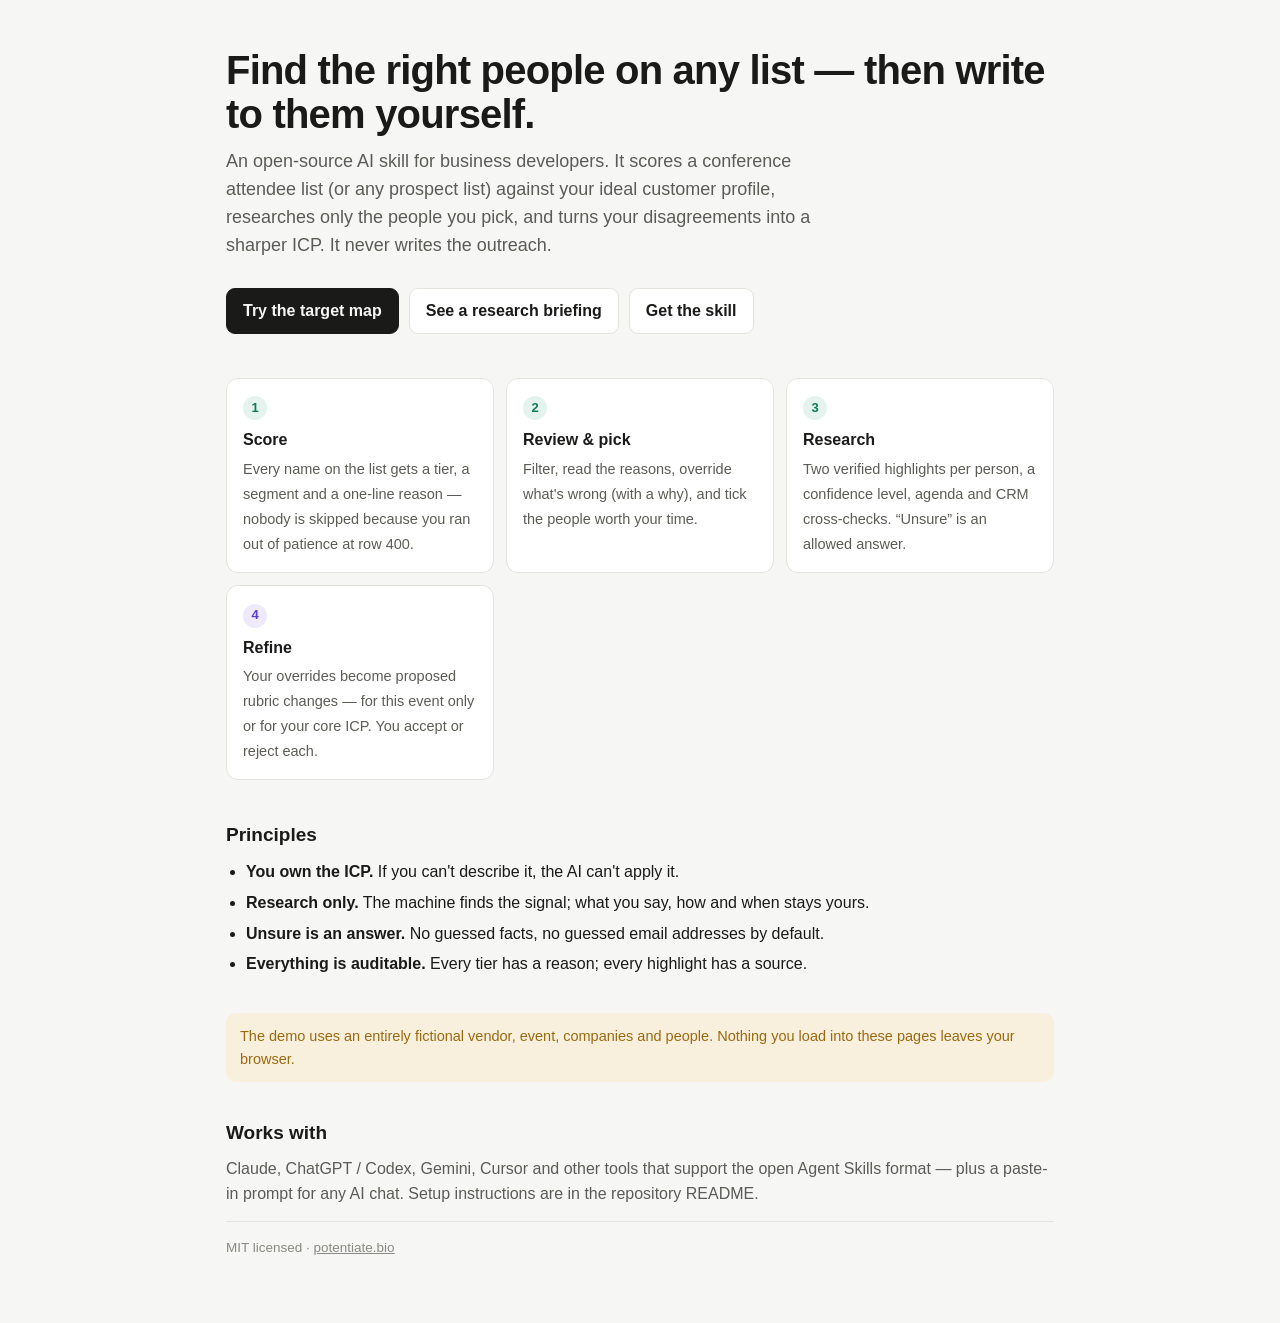
==== docs/index.html @ ef5b967c "v1.0.0: target-list-research skill, viewers and fictional demo Co-Authored-By: Claude Opus 5.5 <nore" ====
<!doctype html>
<html lang="en">
<head>
<meta charset="utf-8">
<meta name="viewport" content="width=device-width, initial-scale=1">
<title>Target List Research</title>
<meta name="description" content="An open-source AI skill that scores attendee and prospect lists against your ideal customer profile, researches the people worth meeting, and learns from your overrides. Research only — you write the outreach.">
<style>
:root{--bg:#f6f6f4;--panel:#fff;--ink:#1a1a18;--ink2:#5c5c56;--ink3:#8a8a82;--line:#e3e3de;--a:#0f7a5a;--a-bg:#e4f3ed;--ov:#5b3fc4;--ov-bg:#eeeafc;--b:#9a6a10;--b-bg:#f8efdc;color-scheme:light}
@media (prefers-color-scheme:dark){:root{--bg:#131313;--panel:#1b1b1a;--ink:#ececE8;--ink2:#a3a39c;--ink3:#77776f;--line:#2e2e2c;--a:#4bc79b;--a-bg:#12332a;--ov:#a996ff;--ov-bg:#241d3f;--b:#d9a441;--b-bg:#33280f;color-scheme:dark}}
*{box-sizing:border-box}body{margin:0;background:var(--bg);color:var(--ink);font:16px/1.55 -apple-system,BlinkMacSystemFont,"Segoe UI",Roboto,"Helvetica Neue",Arial,sans-serif}
.w{max-width:860px;margin:0 auto;padding:48px 16px 64px}
h1{font-size:clamp(28px,5vw,40px);line-height:1.1;letter-spacing:-.02em;margin:0 0 12px}
.lede{font-size:18px;color:var(--ink2);max-width:640px;margin:0 0 28px}
.cta{display:flex;gap:10px;flex-wrap:wrap;margin-bottom:44px}
.cta a{text-decoration:none;border:1px solid var(--line);background:var(--panel);color:var(--ink);padding:10px 16px;border-radius:9px;font-weight:550}
.cta a.p{background:var(--ink);color:var(--bg);border-color:var(--ink)}
.steps{display:grid;grid-template-columns:repeat(auto-fit,minmax(220px,1fr));gap:12px;margin:0 0 40px;padding:0;list-style:none;counter-reset:s}
.steps li{background:var(--panel);border:1px solid var(--line);border-radius:12px;padding:16px;counter-increment:s}
.steps li::before{content:counter(s);display:inline-grid;place-items:center;width:24px;height:24px;border-radius:50%;background:var(--a-bg);color:var(--a);font-size:13px;font-weight:700;margin-bottom:8px}
.steps li.r::before{background:var(--ov-bg);color:var(--ov)}
.steps b{display:block;margin-bottom:4px}.steps span{color:var(--ink2);font-size:14.5px}
h2{font-size:19px;margin:0 0 10px}
.p2{color:var(--ink2);margin:0 0 14px}
ul.pr{padding-left:20px;margin:0 0 36px}ul.pr li{margin:6px 0}
.note{background:var(--b-bg);color:var(--b);border-radius:10px;padding:12px 14px;font-size:14.5px;margin-bottom:36px}
footer{color:var(--ink3);font-size:13.5px;border-top:1px solid var(--line);padding-top:16px}
footer a{color:inherit}
</style>
</head>
<body>
<div class="w">
  <h1>Find the right people on any list — then write to them yourself.</h1>
  <p class="lede">An open-source AI skill for business developers. It scores a conference attendee list (or any prospect list) against your ideal customer profile, researches only the people you pick, and turns your disagreements into a sharper ICP. It never writes the outreach.</p>
  <div class="cta">
    <a class="p" href="target-map.html">Try the target map</a>
    <a href="briefing.html">See a research briefing</a>
    <a href="https://github.com/potentiate-bio/thoughtful-outreach">Get the skill</a>
  </div>

  <ol class="steps">
    <li><b>Score</b><span>Every name on the list gets a tier, a segment and a one-line reason — nobody is skipped because you ran out of patience at row 400.</span></li>
    <li><b>Review &amp; pick</b><span>Filter, read the reasons, override what's wrong (with a why), and tick the people worth your time.</span></li>
    <li><b>Research</b><span>Two verified highlights per person, a confidence level, agenda and CRM cross-checks. “Unsure” is an allowed answer.</span></li>
    <li class="r"><b>Refine</b><span>Your overrides become proposed rubric changes — for this event only or for your core ICP. You accept or reject each.</span></li>
  </ol>

  <h2>Principles</h2>
  <ul class="pr">
    <li><b>You own the ICP.</b> If you can't describe it, the AI can't apply it.</li>
    <li><b>Research only.</b> The machine finds the signal; what you say, how and when stays yours.</li>
    <li><b>Unsure is an answer.</b> No guessed facts, no guessed email addresses by default.</li>
    <li><b>Everything is auditable.</b> Every tier has a reason; every highlight has a source.</li>
  </ul>

  <div class="note">The demo uses an entirely fictional vendor, event, companies and people. Nothing you load into these pages leaves your browser.</div>

  <h2>Works with</h2>
  <p class="p2">Claude, ChatGPT / Codex, Gemini, Cursor and other tools that support the open Agent Skills format — plus a paste-in prompt for any AI chat. Setup instructions are in the repository README.</p>

  <footer>MIT licensed · <a href="https://potentiate.bio">potentiate.bio</a></footer>
</div>
</body>
</html>
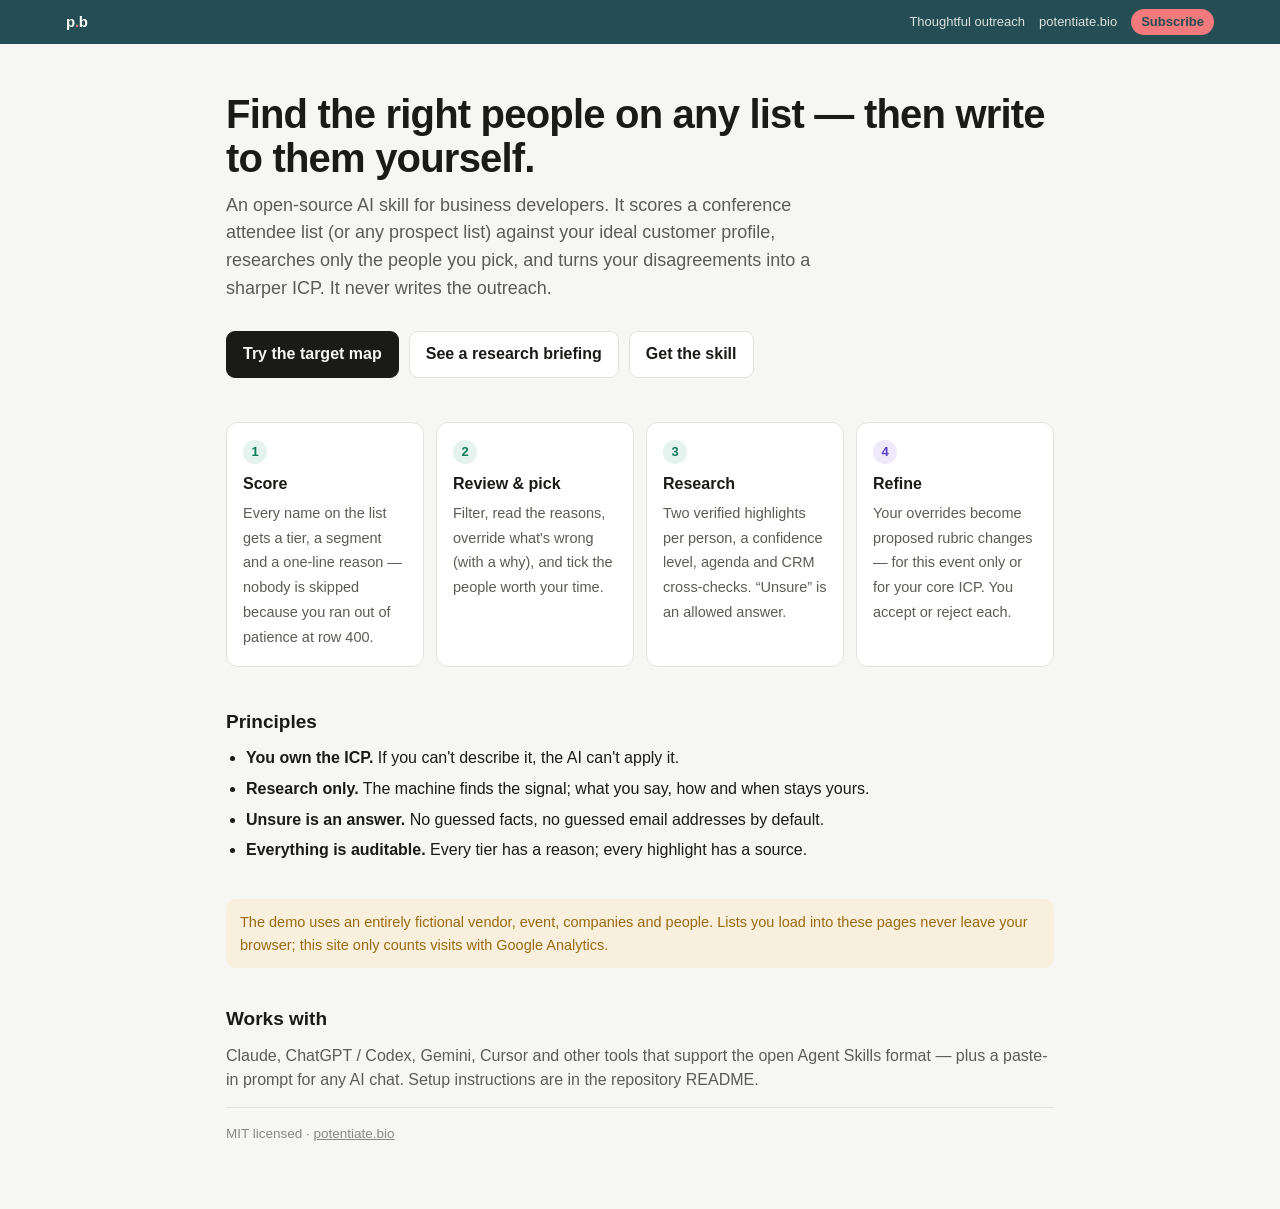
==== commit 47b31637: "Move demo to tools.potentiate.bio; add site header and analytics to hosted demo only The skill's own" ====
--- a/docs/index.html
+++ b/docs/index.html
@@ -1,6 +1,14 @@
 <!doctype html>
 <html lang="en">
 <head>
+<!-- Google Tag Manager -->
+<script>(function(w,d,s,l,i){w[l]=w[l]||[];w[l].push({'gtm.start':
+new Date().getTime(),event:'gtm.js'});var f=d.getElementsByTagName(s)[0],
+j=d.createElement(s),dl=l!='dataLayer'?'&l='+l:'';j.async=true;j.src=
+'https://www.googletagmanager.com/gtm.js?id='+i+dl;f.parentNode.insertBefore(j,f);
+})(window,document,'script','dataLayer','GTM-5L6TGJMX');</script>
+<!-- End Google Tag Manager -->
+
 <meta charset="utf-8">
 <meta name="viewport" content="width=device-width, initial-scale=1">
 <title>Target List Research</title>
@@ -15,7 +23,7 @@
 .cta{display:flex;gap:10px;flex-wrap:wrap;margin-bottom:44px}
 .cta a{text-decoration:none;border:1px solid var(--line);background:var(--panel);color:var(--ink);padding:10px 16px;border-radius:9px;font-weight:550}
 .cta a.p{background:var(--ink);color:var(--bg);border-color:var(--ink)}
-.steps{display:grid;grid-template-columns:repeat(auto-fit,minmax(220px,1fr));gap:12px;margin:0 0 40px;padding:0;list-style:none;counter-reset:s}
+.steps{display:grid;grid-template-columns:repeat(auto-fit,minmax(180px,1fr));gap:12px;margin:0 0 40px;padding:0;list-style:none;counter-reset:s}
 .steps li{background:var(--panel);border:1px solid var(--line);border-radius:12px;padding:16px;counter-increment:s}
 .steps li::before{content:counter(s);display:inline-grid;place-items:center;width:24px;height:24px;border-radius:50%;background:var(--a-bg);color:var(--a);font-size:13px;font-weight:700;margin-bottom:8px}
 .steps li.r::before{background:var(--ov-bg);color:var(--ov)}
@@ -29,13 +37,50 @@
 </style>
 </head>
 <body>
+<!-- Google Tag Manager (noscript) -->
+<noscript><iframe src="https://www.googletagmanager.com/ns.html?id=GTM-5L6TGJMX" height="0" width="0" style="display:none;visibility:hidden"></iframe></noscript>
+<!-- End Google Tag Manager (noscript) -->
+<style>
+.pb-bar{background:#244E54;color:#FBFAF6;font:500 13px/1.2 -apple-system,BlinkMacSystemFont,"Segoe UI",Roboto,Arial,sans-serif}
+.pb-bar .pb-in{max-width:1180px;margin:0 auto;padding:9px 16px;display:flex;gap:14px;align-items:center;justify-content:space-between}
+.pb-bar a{color:inherit;text-decoration:none}
+.pb-bar .pb-mark{font-weight:800;letter-spacing:-.02em;font-size:15px}
+.pb-bar .pb-mark span{color:#F27A7D}
+.pb-bar nav{display:flex;gap:14px;align-items:center}
+.pb-bar nav a{opacity:.85}.pb-bar nav a:hover{opacity:1}
+.pb-bar .pb-sub{background:#F27A7D;color:#244E54;padding:5px 10px;border-radius:999px;font-weight:700;opacity:1}
+@media (max-width:480px){.pb-bar .pb-hide{display:none}}
+</style>
+<div class="pb-bar" data-track-area="nav"><div class="pb-in">
+  <a class="pb-mark" href="https://potentiate.bio" data-track="nav_click" data-track-name="logo">p<span>.</span>b</a>
+  <nav>
+    <a class="pb-hide" href="index.html" data-track="nav_click" data-track-name="tools_home">Thoughtful outreach</a>
+    <a href="https://potentiate.bio" data-track="nav_click" data-track-name="potentiate_bio">potentiate.bio</a>
+    <a class="pb-sub" href="https://potentiate.beehiiv.com/subscribe?utm_source=tools.potentiate.bio&utm_medium=website&utm_campaign=subscribe_button" data-track="subscribe_click" data-track-name="subscribe">Subscribe</a>
+  </nav>
+</div></div>
+<script>
+(function(){
+  window.dataLayer = window.dataLayer || [];
+  var page = (location.pathname.split("/").pop() || "index.html").replace(".html","");
+  document.addEventListener("click", function(e){
+    var el = e.target.closest && e.target.closest("[data-track]"); if(!el) return;
+    var area = el.closest("[data-track-area]");
+    window.dataLayer.push({event: el.getAttribute("data-track"),
+      click_name: el.getAttribute("data-track-name") || "",
+      click_location: area ? area.getAttribute("data-track-area") : page,
+      link_text: (el.textContent || "").trim().slice(0,80), link_url: el.href || ""});
+  }, true);
+})();
+</script>
+
 <div class="w">
   <h1>Find the right people on any list — then write to them yourself.</h1>
   <p class="lede">An open-source AI skill for business developers. It scores a conference attendee list (or any prospect list) against your ideal customer profile, researches only the people you pick, and turns your disagreements into a sharper ICP. It never writes the outreach.</p>
   <div class="cta">
-    <a class="p" href="target-map.html">Try the target map</a>
-    <a href="briefing.html">See a research briefing</a>
-    <a href="https://github.com/potentiate-bio/thoughtful-outreach">Get the skill</a>
+    <a class="p" href="target-map.html" data-track="cta_click" data-track-name="try_target_map">Try the target map</a>
+    <a href="briefing.html" data-track="cta_click" data-track-name="see_briefing">See a research briefing</a>
+    <a href="https://github.com/potentiate-bio/thoughtful-outreach" data-track="cta_click" data-track-name="get_skill">Get the skill</a>
   </div>
 
   <ol class="steps">
@@ -53,7 +98,7 @@
     <li><b>Everything is auditable.</b> Every tier has a reason; every highlight has a source.</li>
   </ul>
 
-  <div class="note">The demo uses an entirely fictional vendor, event, companies and people. Nothing you load into these pages leaves your browser.</div>
+  <div class="note">The demo uses an entirely fictional vendor, event, companies and people. Lists you load into these pages never leave your browser; this site only counts visits with Google Analytics.</div>
 
   <h2>Works with</h2>
   <p class="p2">Claude, ChatGPT / Codex, Gemini, Cursor and other tools that support the open Agent Skills format — plus a paste-in prompt for any AI chat. Setup instructions are in the repository README.</p>
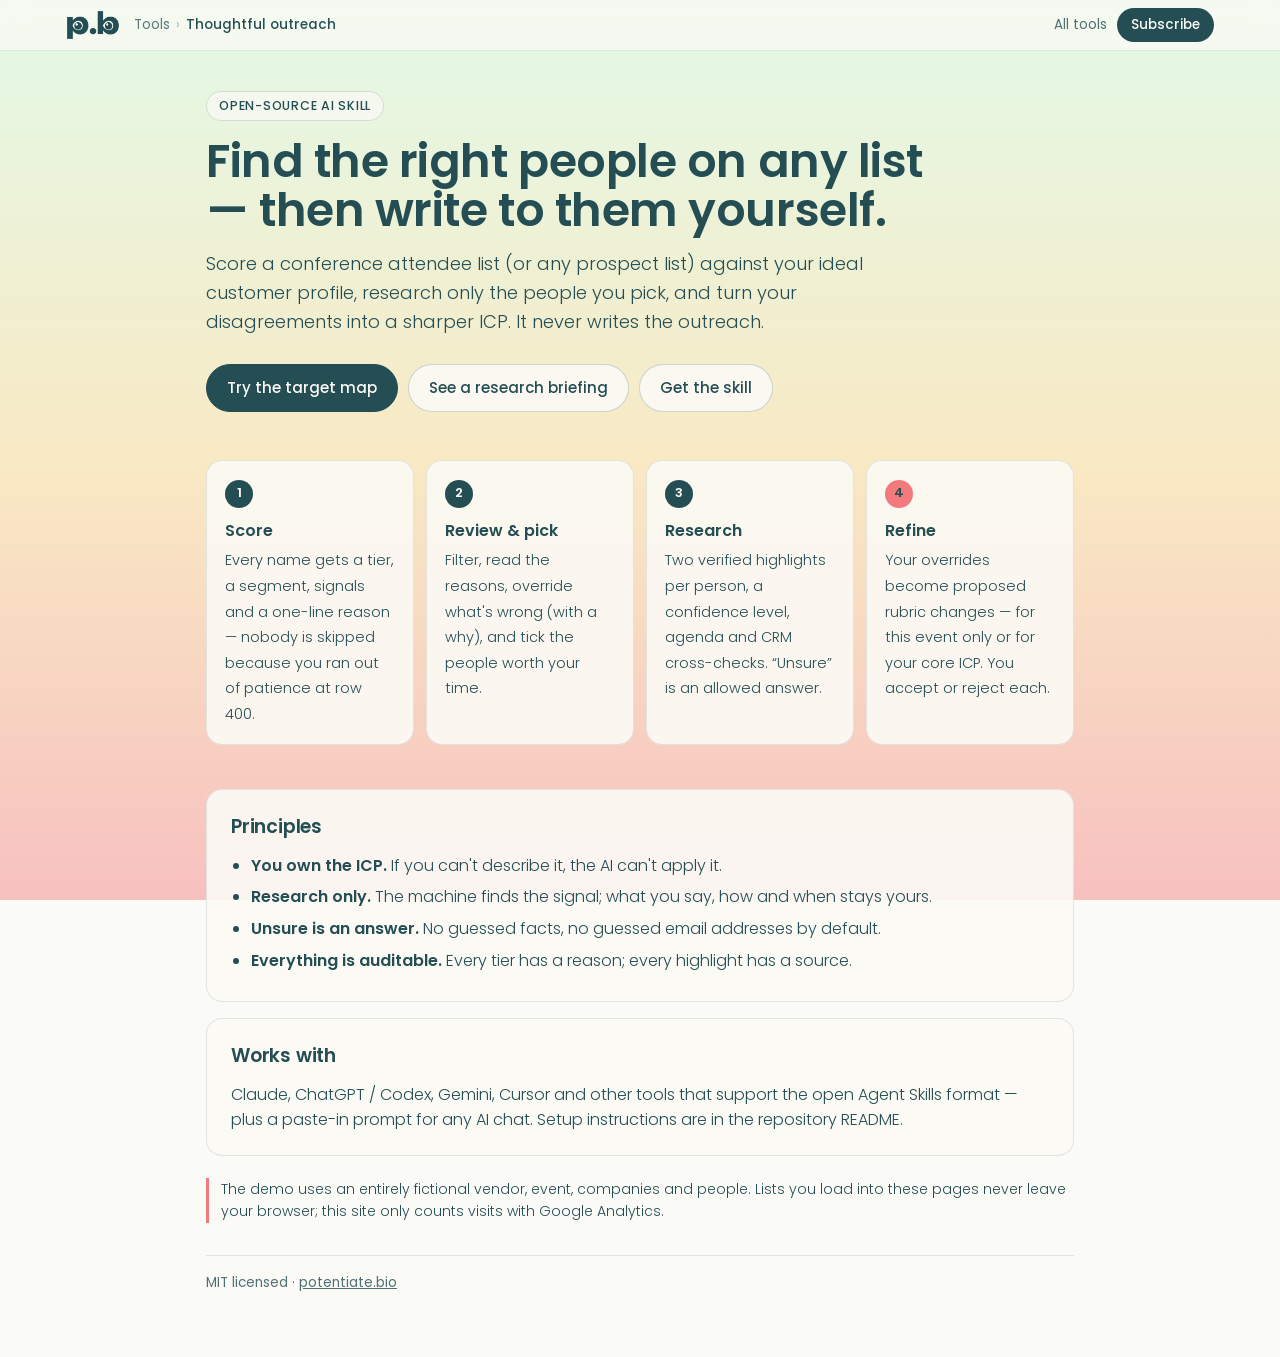
==== commit 670ebdab: "Hosted demo: potentiate.bio look, breadcrumb header and back links Brand styling (wash gradient, Pop" ====
--- a/docs/index.html
+++ b/docs/index.html
@@ -1,5 +1,5 @@
 <!doctype html>
-<html lang="en">
+<html lang="en" data-theme="light">
 <head>
 <!-- Google Tag Manager -->
 <script>(function(w,d,s,l,i){w[l]=w[l]||[];w[l].push({'gtm.start':
@@ -11,54 +11,100 @@
 
 <meta charset="utf-8">
 <meta name="viewport" content="width=device-width, initial-scale=1">
-<title>Target List Research</title>
+<title>Thoughtful Outreach</title>
 <meta name="description" content="An open-source AI skill that scores attendee and prospect lists against your ideal customer profile, researches the people worth meeting, and learns from your overrides. Research only — you write the outreach.">
 <style>
-:root{--bg:#f6f6f4;--panel:#fff;--ink:#1a1a18;--ink2:#5c5c56;--ink3:#8a8a82;--line:#e3e3de;--a:#0f7a5a;--a-bg:#e4f3ed;--ov:#5b3fc4;--ov-bg:#eeeafc;--b:#9a6a10;--b-bg:#f8efdc;color-scheme:light}
-@media (prefers-color-scheme:dark){:root{--bg:#131313;--panel:#1b1b1a;--ink:#ececE8;--ink2:#a3a39c;--ink3:#77776f;--line:#2e2e2c;--a:#4bc79b;--a-bg:#12332a;--ov:#a996ff;--ov-bg:#241d3f;--b:#d9a441;--b-bg:#33280f;color-scheme:dark}}
-*{box-sizing:border-box}body{margin:0;background:var(--bg);color:var(--ink);font:16px/1.55 -apple-system,BlinkMacSystemFont,"Segoe UI",Roboto,"Helvetica Neue",Arial,sans-serif}
-.w{max-width:860px;margin:0 auto;padding:48px 16px 64px}
-h1{font-size:clamp(28px,5vw,40px);line-height:1.1;letter-spacing:-.02em;margin:0 0 12px}
-.lede{font-size:18px;color:var(--ink2);max-width:640px;margin:0 0 28px}
-.cta{display:flex;gap:10px;flex-wrap:wrap;margin-bottom:44px}
-.cta a{text-decoration:none;border:1px solid var(--line);background:var(--panel);color:var(--ink);padding:10px 16px;border-radius:9px;font-weight:550}
-.cta a.p{background:var(--ink);color:var(--bg);border-color:var(--ink)}
-.steps{display:grid;grid-template-columns:repeat(auto-fit,minmax(180px,1fr));gap:12px;margin:0 0 40px;padding:0;list-style:none;counter-reset:s}
-.steps li{background:var(--panel);border:1px solid var(--line);border-radius:12px;padding:16px;counter-increment:s}
-.steps li::before{content:counter(s);display:inline-grid;place-items:center;width:24px;height:24px;border-radius:50%;background:var(--a-bg);color:var(--a);font-size:13px;font-weight:700;margin-bottom:8px}
-.steps li.r::before{background:var(--ov-bg);color:var(--ov)}
-.steps b{display:block;margin-bottom:4px}.steps span{color:var(--ink2);font-size:14.5px}
-h2{font-size:19px;margin:0 0 10px}
-.p2{color:var(--ink2);margin:0 0 14px}
-ul.pr{padding-left:20px;margin:0 0 36px}ul.pr li{margin:6px 0}
-.note{background:var(--b-bg);color:var(--b);border-radius:10px;padding:12px 14px;font-size:14.5px;margin-bottom:36px}
-footer{color:var(--ink3);font-size:13.5px;border-top:1px solid var(--line);padding-top:16px}
+*{box-sizing:border-box}body{margin:0;line-height:1.6;font-size:16px}
+.w{max-width:900px;margin:0 auto;padding:40px 16px 64px}
+.eyebrow{display:inline-block;font-size:12.5px;font-weight:500;letter-spacing:.06em;text-transform:uppercase;background:rgba(251,250,246,.7);border:1px solid rgba(36,78,84,.16);border-radius:999px;padding:4px 12px;margin-bottom:16px}
+h1{font-size:clamp(30px,5.2vw,46px);line-height:1.08;letter-spacing:-.03em;font-weight:600;margin:0 0 14px;max-width:760px}
+.lede{font-size:18px;font-weight:300;max-width:660px;margin:0 0 28px}
+.cta{display:flex;gap:10px;flex-wrap:wrap;margin-bottom:48px}
+.cta a{text-decoration:none;border:1px solid rgba(36,78,84,.22);background:rgba(251,250,246,.88);color:#244E54;padding:11px 20px;border-radius:999px;font-weight:500;font-size:15px}
+.cta a:hover{background:#FBFAF6;border-color:#244E54}
+.cta a.p{background:#244E54;color:#FBFAF6;border-color:#244E54}
+.cta a.p:hover{background:#1b3d42}
+.steps{display:grid;grid-template-columns:repeat(auto-fit,minmax(190px,1fr));gap:12px;margin:0 0 44px;padding:0;list-style:none;counter-reset:s}
+.steps li{background:rgba(251,250,246,.9);border:1px solid rgba(36,78,84,.12);border-radius:16px;padding:18px;counter-increment:s}
+.steps li::before{content:counter(s);display:inline-grid;place-items:center;width:28px;height:28px;border-radius:50%;background:#244E54;color:#FBFAF6;font-size:13px;font-weight:600;margin-bottom:10px}
+.steps li.r::before{background:#F27A7D;color:#244E54}
+.steps b{display:block;margin-bottom:4px;font-weight:600}.steps span{font-size:14.5px;font-weight:300}
+.panel{background:rgba(251,250,246,.9);border:1px solid rgba(36,78,84,.12);border-radius:16px;padding:22px 24px;margin-bottom:16px}
+h2{font-size:19px;font-weight:600;margin:0 0 10px}
+ul.pr{padding-left:20px;margin:0}ul.pr li{margin:6px 0;font-weight:300}ul.pr b{font-weight:600}
+.p2{margin:0;font-weight:300}
+.note{font-size:14px;font-weight:300;margin:22px 0 32px;padding-left:12px;border-left:3px solid #F27A7D}
+footer{font-size:13.5px;opacity:.8;border-top:1px solid rgba(36,78,84,.16);padding-top:16px}
 footer a{color:inherit}
+</style>
+<link rel="icon" type="image/png" sizes="32x32" href="assets/pb-icon-32.png">
+<link rel="apple-touch-icon" href="assets/pb-icon-180.png">
+<meta property="og:image" content="https://tools.potentiate.bio/thoughtful-outreach/assets/pb-icon-512.png">
+<link rel="preconnect" href="https://fonts.googleapis.com"><link rel="preconnect" href="https://fonts.gstatic.com" crossorigin>
+<link href="https://fonts.googleapis.com/css2?family=Poppins:wght@300;400;500;600&display=swap" rel="stylesheet">
+<style>
+/* potentiate.bio look for the hosted demo pages only (tools.potentiate.bio).
+   Mint → butter → coral soft wash, deep-teal ink, warm-white surfaces, Poppins. */
+:root,:root[data-theme="dark"],:root[data-theme="light"]{
+  --pb-ink:#244E54; --pb-coral:#F27A7D; --pb-butter:#F7D486; --pb-mint:#C5F9D7; --pb-white:#FBFAF6;
+  --bg:transparent; --panel:rgba(251,250,246,.94); --panel2:#F3F1E8; --ink:#244E54; --ink2:#4E6F73; --ink3:#7F9497;
+  --line:rgba(36,78,84,.16); --line2:rgba(36,78,84,.09); --sel:#244E54; --focus:#244E54;
+  --a:#0f7a5a; --a-bg:#e1f4ea; --b:#8a5e08; --b-bg:#faefd2; --c:#2a5fa8; --c-bg:#e5eefa; --x:#6f6f68; --x-bg:#ecebe5;
+  --spot:#8b2f7a; --spot-bg:#f8e8f5; --deal:#a83232; --deal-bg:#fbe6e4; --warn:#8a5a00; --warn-bg:#fdf1d6; --ov:#5b3fc4; --ov-bg:#eeeafc;
+  color-scheme:light;
+}
+html{background:var(--pb-white)}
+body{
+  font-family:"Poppins",-apple-system,BlinkMacSystemFont,"Segoe UI",Roboto,Arial,sans-serif !important;
+  color:var(--pb-ink);
+  background:
+    linear-gradient(180deg,rgba(251,250,246,.55),rgba(251,250,246,.55)),
+    linear-gradient(180deg,var(--pb-mint) 0%,var(--pb-butter) 52%,var(--pb-coral) 100%) fixed !important;
+  min-height:100vh;
+}
+button,input,select,textarea{font-family:inherit}
+h1,h2,h3{letter-spacing:-.01em}
+#bTheme{display:none !important}                 /* the brand is a light look */
+.bar{background:rgba(251,250,246,.78) !important;backdrop-filter:blur(10px);-webkit-backdrop-filter:blur(10px);border-bottom-color:var(--line) !important}
+.btn.primary,.chip[aria-pressed="true"]:not([class*=" t"]){background:var(--pb-ink) !important;border-color:var(--pb-ink) !important;color:var(--pb-white) !important}
+.btn,.chip,select,.search,.event input{border-radius:999px}
+.btn.primary{font-weight:500}
+.card,.stat,.empty{box-shadow:0 1px 2px rgba(36,78,84,.06)}
+footer{border-top-color:var(--line) !important}
+
+/* ---- site header ---- */
+.pb-head{position:sticky;top:0;z-index:20;background:rgba(251,250,246,.72);backdrop-filter:blur(12px);-webkit-backdrop-filter:blur(12px);border-bottom:1px solid rgba(36,78,84,.10)}
+.pb-head .pb-in{max-width:1180px;margin:0 auto;padding:8px 16px;display:flex;gap:14px;align-items:center}
+.pb-head a{color:var(--pb-ink);text-decoration:none}
+.pb-logo{display:flex;align-items:center;flex:none}
+.pb-logo img{height:30px;width:auto;display:block}
+.pb-crumbs{display:flex;align-items:center;gap:6px;font-size:13.5px;min-width:0;overflow:hidden;white-space:nowrap}
+.pb-crumbs a{opacity:.75}.pb-crumbs a:hover{opacity:1;text-decoration:underline}
+.pb-crumbs span[aria-current]{font-weight:500;overflow:hidden;text-overflow:ellipsis}
+.pb-crumbs .sep{opacity:.4}
+.pb-right{margin-left:auto;display:flex;gap:10px;align-items:center;flex:none}
+.pb-right .pb-link{font-size:13.5px;opacity:.8}.pb-right .pb-link:hover{opacity:1}
+.pb-sub{background:var(--pb-ink);color:var(--pb-white) !important;padding:6px 14px;border-radius:999px;font-size:13.5px;font-weight:500}
+.pb-sub:hover{background:#1b3d42}
+.pb-back{max-width:1180px;margin:14px auto 0;padding:0 16px}
+.pb-back a{display:inline-flex;align-items:center;gap:6px;color:var(--pb-ink);text-decoration:none;font-size:14px;font-weight:500;
+  background:rgba(251,250,246,.85);border:1px solid rgba(36,78,84,.16);border-radius:999px;padding:6px 14px 6px 10px}
+.pb-back a:hover{background:var(--pb-white);border-color:rgba(36,78,84,.35)}
+.pb-back svg{width:16px;height:16px}
+@media (max-width:640px){.pb-crumbs .pb-mid,.pb-crumbs .sep.pb-mid,.pb-right .pb-link{display:none}.pb-logo img{height:26px}}
+.bar{top:47px !important}                         /* sit below the sticky site header */
+@media (max-width:640px){.pb-head{position:static}}
 </style>
 </head>
 <body>
 <!-- Google Tag Manager (noscript) -->
 <noscript><iframe src="https://www.googletagmanager.com/ns.html?id=GTM-5L6TGJMX" height="0" width="0" style="display:none;visibility:hidden"></iframe></noscript>
 <!-- End Google Tag Manager (noscript) -->
-<style>
-.pb-bar{background:#244E54;color:#FBFAF6;font:500 13px/1.2 -apple-system,BlinkMacSystemFont,"Segoe UI",Roboto,Arial,sans-serif}
-.pb-bar .pb-in{max-width:1180px;margin:0 auto;padding:9px 16px;display:flex;gap:14px;align-items:center;justify-content:space-between}
-.pb-bar a{color:inherit;text-decoration:none}
-.pb-bar .pb-mark{font-weight:800;letter-spacing:-.02em;font-size:15px}
-.pb-bar .pb-mark span{color:#F27A7D}
-.pb-bar nav{display:flex;gap:14px;align-items:center}
-.pb-bar nav a{opacity:.85}.pb-bar nav a:hover{opacity:1}
-.pb-bar .pb-sub{background:#F27A7D;color:#244E54;padding:5px 10px;border-radius:999px;font-weight:700;opacity:1}
-@media (max-width:480px){.pb-bar .pb-hide{display:none}}
-</style>
-<div class="pb-bar" data-track-area="nav"><div class="pb-in">
-  <a class="pb-mark" href="https://potentiate.bio" data-track="nav_click" data-track-name="logo">p<span>.</span>b</a>
-  <nav>
-    <a class="pb-hide" href="index.html" data-track="nav_click" data-track-name="tools_home">Thoughtful outreach</a>
-    <a href="https://potentiate.bio" data-track="nav_click" data-track-name="potentiate_bio">potentiate.bio</a>
-    <a class="pb-sub" href="https://potentiate.beehiiv.com/subscribe?utm_source=tools.potentiate.bio&utm_medium=website&utm_campaign=subscribe_button" data-track="subscribe_click" data-track-name="subscribe">Subscribe</a>
-  </nav>
-</div></div>
+<header class="pb-head" data-track-area="nav"><div class="pb-in">
+  <a class="pb-logo" href="https://potentiate.bio" aria-label="potentiate.bio home" data-track="nav_click" data-track-name="logo"><img src="assets/pb-mark.png" alt="p.b" width="54" height="30"></a>
+  <nav class="pb-crumbs" aria-label="Breadcrumb"><a href="https://tools.potentiate.bio/" data-track="nav_click" data-track-name="tools_home">Tools</a><span class="sep" aria-hidden="true">›</span><span aria-current="page">Thoughtful outreach</span></nav>
+  <div class="pb-right"><a class="pb-link" href="https://tools.potentiate.bio/" data-track="nav_click" data-track-name="all_tools">All tools</a><a class="pb-sub" href="https://potentiate.beehiiv.com/subscribe?utm_source=tools.potentiate.bio&utm_medium=website&utm_campaign=subscribe_button" data-track="subscribe_click" data-track-name="subscribe">Subscribe</a></div>
+</div></header>
 <script>
 (function(){
   window.dataLayer = window.dataLayer || [];
@@ -74,9 +120,10 @@
 })();
 </script>
 
-<div class="w">
+<main class="w">
+  <span class="eyebrow">Open-source AI skill</span>
   <h1>Find the right people on any list — then write to them yourself.</h1>
-  <p class="lede">An open-source AI skill for business developers. It scores a conference attendee list (or any prospect list) against your ideal customer profile, researches only the people you pick, and turns your disagreements into a sharper ICP. It never writes the outreach.</p>
+  <p class="lede">Score a conference attendee list (or any prospect list) against your ideal customer profile, research only the people you pick, and turn your disagreements into a sharper ICP. It never writes the outreach.</p>
   <div class="cta">
     <a class="p" href="target-map.html" data-track="cta_click" data-track-name="try_target_map">Try the target map</a>
     <a href="briefing.html" data-track="cta_click" data-track-name="see_briefing">See a research briefing</a>
@@ -84,26 +131,29 @@
   </div>
 
   <ol class="steps">
-    <li><b>Score</b><span>Every name on the list gets a tier, a segment and a one-line reason — nobody is skipped because you ran out of patience at row 400.</span></li>
+    <li><b>Score</b><span>Every name gets a tier, a segment, signals and a one-line reason — nobody is skipped because you ran out of patience at row 400.</span></li>
     <li><b>Review &amp; pick</b><span>Filter, read the reasons, override what's wrong (with a why), and tick the people worth your time.</span></li>
     <li><b>Research</b><span>Two verified highlights per person, a confidence level, agenda and CRM cross-checks. “Unsure” is an allowed answer.</span></li>
     <li class="r"><b>Refine</b><span>Your overrides become proposed rubric changes — for this event only or for your core ICP. You accept or reject each.</span></li>
   </ol>
 
-  <h2>Principles</h2>
-  <ul class="pr">
-    <li><b>You own the ICP.</b> If you can't describe it, the AI can't apply it.</li>
-    <li><b>Research only.</b> The machine finds the signal; what you say, how and when stays yours.</li>
-    <li><b>Unsure is an answer.</b> No guessed facts, no guessed email addresses by default.</li>
-    <li><b>Everything is auditable.</b> Every tier has a reason; every highlight has a source.</li>
-  </ul>
+  <section class="panel">
+    <h2>Principles</h2>
+    <ul class="pr">
+      <li><b>You own the ICP.</b> If you can't describe it, the AI can't apply it.</li>
+      <li><b>Research only.</b> The machine finds the signal; what you say, how and when stays yours.</li>
+      <li><b>Unsure is an answer.</b> No guessed facts, no guessed email addresses by default.</li>
+      <li><b>Everything is auditable.</b> Every tier has a reason; every highlight has a source.</li>
+    </ul>
+  </section>
+  <section class="panel">
+    <h2>Works with</h2>
+    <p class="p2">Claude, ChatGPT / Codex, Gemini, Cursor and other tools that support the open Agent Skills format — plus a paste-in prompt for any AI chat. Setup instructions are in the repository README.</p>
+  </section>
 
-  <div class="note">The demo uses an entirely fictional vendor, event, companies and people. Lists you load into these pages never leave your browser; this site only counts visits with Google Analytics.</div>
-
-  <h2>Works with</h2>
-  <p class="p2">Claude, ChatGPT / Codex, Gemini, Cursor and other tools that support the open Agent Skills format — plus a paste-in prompt for any AI chat. Setup instructions are in the repository README.</p>
+  <p class="note">The demo uses an entirely fictional vendor, event, companies and people. Lists you load into these pages never leave your browser; this site only counts visits with Google Analytics.</p>
 
   <footer>MIT licensed · <a href="https://potentiate.bio">potentiate.bio</a></footer>
-</div>
+</main>
 </body>
 </html>
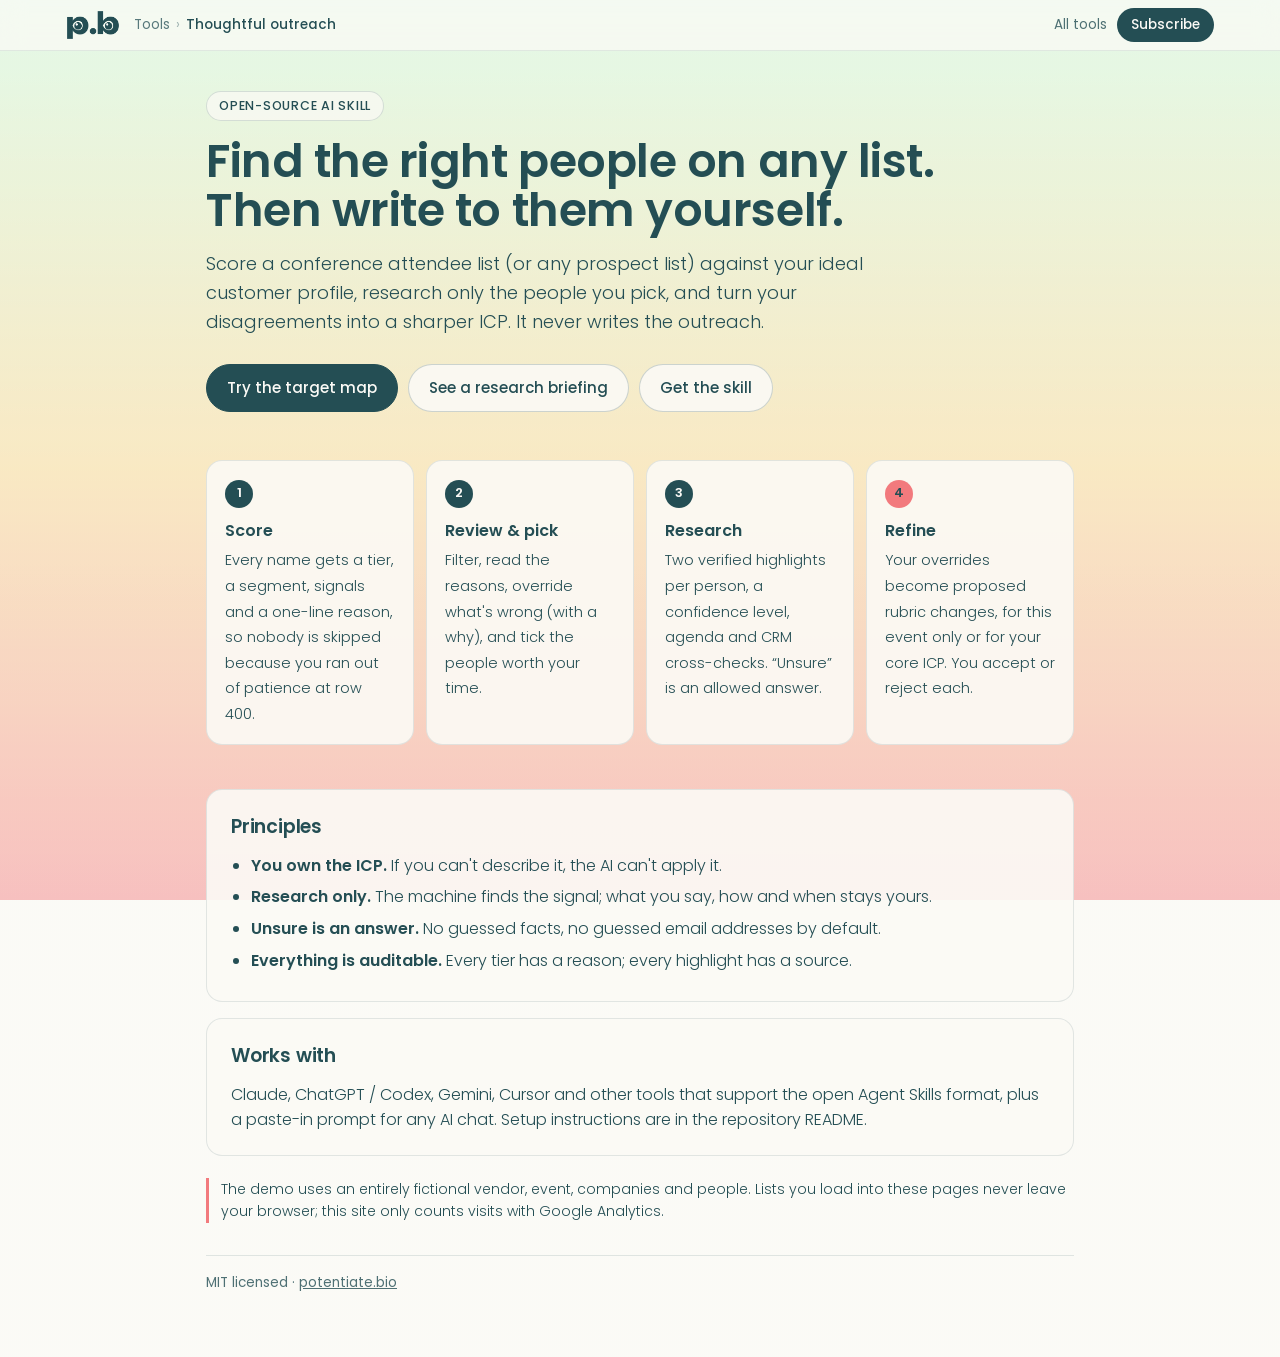
==== commit ceb203fe: "Copy edits: drop em dashes from the landing page and viewer text Co-Authored-By: Claude Opus 5.5 <no" ====
--- a/docs/index.html
+++ b/docs/index.html
@@ -12,7 +12,7 @@
 <meta charset="utf-8">
 <meta name="viewport" content="width=device-width, initial-scale=1">
 <title>Thoughtful Outreach</title>
-<meta name="description" content="An open-source AI skill that scores attendee and prospect lists against your ideal customer profile, researches the people worth meeting, and learns from your overrides. Research only — you write the outreach.">
+<meta name="description" content="An open-source AI skill that scores attendee and prospect lists against your ideal customer profile, researches the people worth meeting, and learns from your overrides. Research only: you write the outreach.">
 <style>
 *{box-sizing:border-box}body{margin:0;line-height:1.6;font-size:16px}
 .w{max-width:900px;margin:0 auto;padding:40px 16px 64px}
@@ -122,7 +122,7 @@
 
 <main class="w">
   <span class="eyebrow">Open-source AI skill</span>
-  <h1>Find the right people on any list — then write to them yourself.</h1>
+  <h1>Find the right people on any list. Then write to them yourself.</h1>
   <p class="lede">Score a conference attendee list (or any prospect list) against your ideal customer profile, research only the people you pick, and turn your disagreements into a sharper ICP. It never writes the outreach.</p>
   <div class="cta">
     <a class="p" href="target-map.html" data-track="cta_click" data-track-name="try_target_map">Try the target map</a>
@@ -131,10 +131,10 @@
   </div>
 
   <ol class="steps">
-    <li><b>Score</b><span>Every name gets a tier, a segment, signals and a one-line reason — nobody is skipped because you ran out of patience at row 400.</span></li>
+    <li><b>Score</b><span>Every name gets a tier, a segment, signals and a one-line reason, so nobody is skipped because you ran out of patience at row 400.</span></li>
     <li><b>Review &amp; pick</b><span>Filter, read the reasons, override what's wrong (with a why), and tick the people worth your time.</span></li>
     <li><b>Research</b><span>Two verified highlights per person, a confidence level, agenda and CRM cross-checks. “Unsure” is an allowed answer.</span></li>
-    <li class="r"><b>Refine</b><span>Your overrides become proposed rubric changes — for this event only or for your core ICP. You accept or reject each.</span></li>
+    <li class="r"><b>Refine</b><span>Your overrides become proposed rubric changes, for this event only or for your core ICP. You accept or reject each.</span></li>
   </ol>
 
   <section class="panel">
@@ -148,7 +148,7 @@
   </section>
   <section class="panel">
     <h2>Works with</h2>
-    <p class="p2">Claude, ChatGPT / Codex, Gemini, Cursor and other tools that support the open Agent Skills format — plus a paste-in prompt for any AI chat. Setup instructions are in the repository README.</p>
+    <p class="p2">Claude, ChatGPT / Codex, Gemini, Cursor and other tools that support the open Agent Skills format, plus a paste-in prompt for any AI chat. Setup instructions are in the repository README.</p>
   </section>
 
   <p class="note">The demo uses an entirely fictional vendor, event, companies and people. Lists you load into these pages never leave your browser; this site only counts visits with Google Analytics.</p>
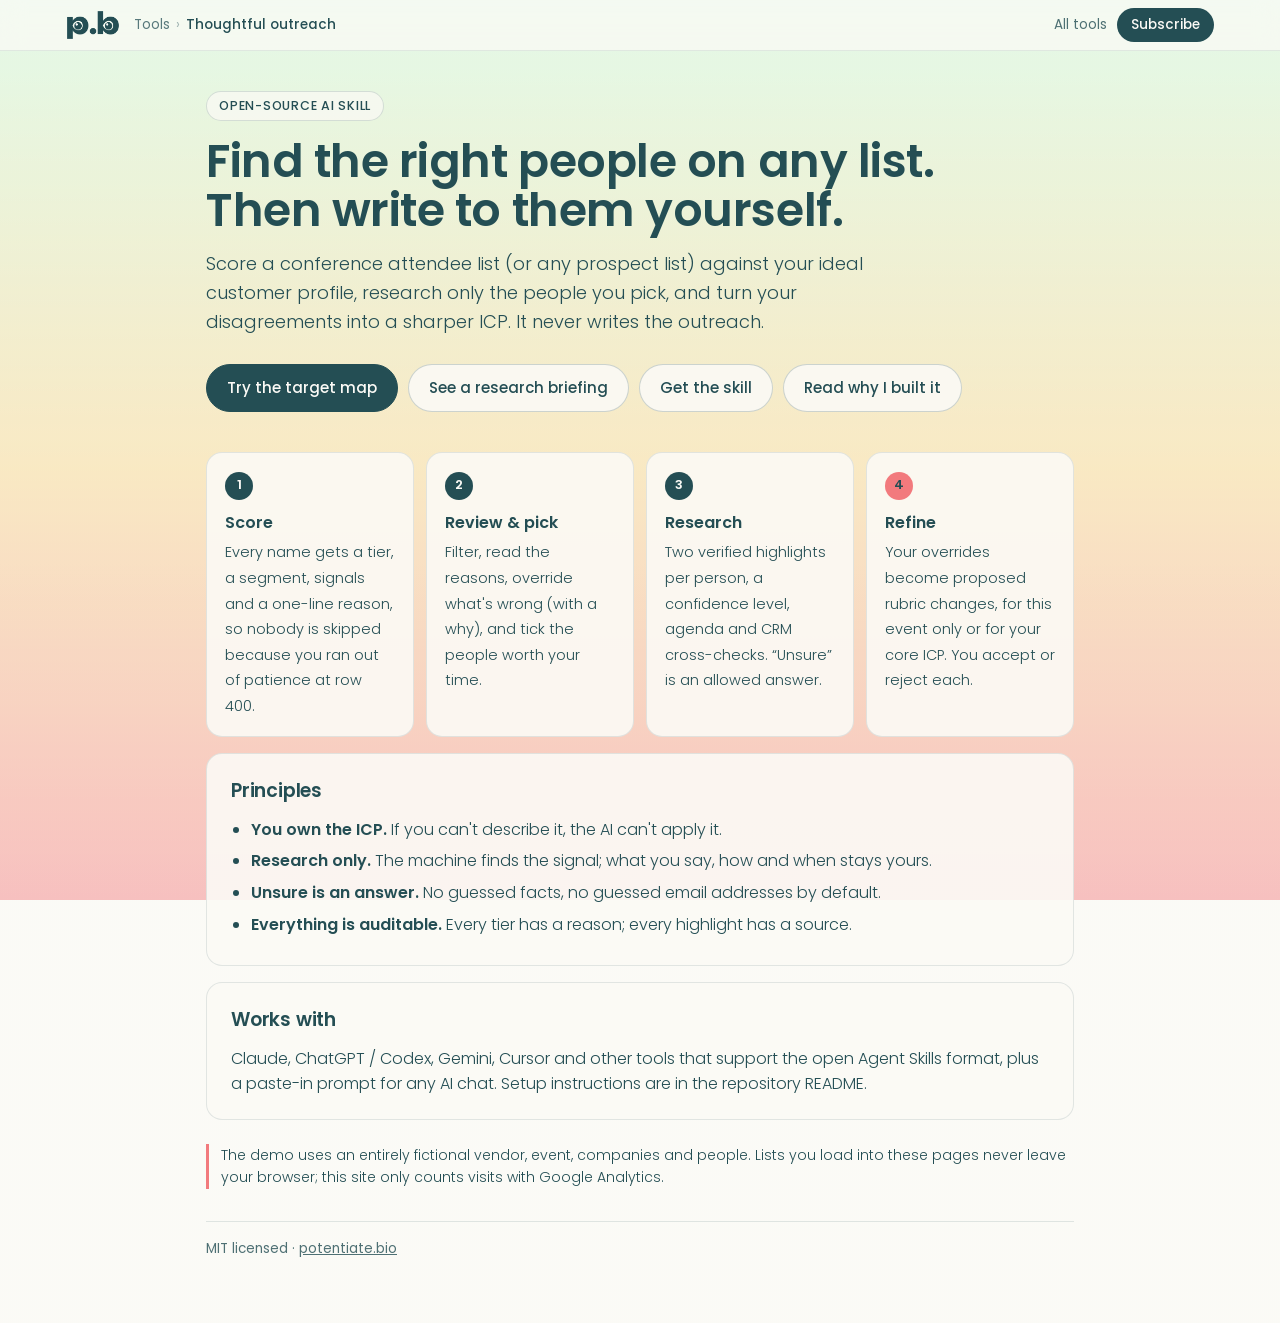
==== commit ab9a11b8: "Landing: even spacing, link to the write-up Co-Authored-By: Claude Opus 5.5 <noreply@anthropic.com> " ====
--- a/docs/index.html
+++ b/docs/index.html
@@ -19,12 +19,12 @@
 .eyebrow{display:inline-block;font-size:12.5px;font-weight:500;letter-spacing:.06em;text-transform:uppercase;background:rgba(251,250,246,.7);border:1px solid rgba(36,78,84,.16);border-radius:999px;padding:4px 12px;margin-bottom:16px}
 h1{font-size:clamp(30px,5.2vw,46px);line-height:1.08;letter-spacing:-.03em;font-weight:600;margin:0 0 14px;max-width:760px}
 .lede{font-size:18px;font-weight:300;max-width:660px;margin:0 0 28px}
-.cta{display:flex;gap:10px;flex-wrap:wrap;margin-bottom:48px}
+.cta{display:flex;gap:10px;flex-wrap:wrap;margin-bottom:40px}
 .cta a{text-decoration:none;border:1px solid rgba(36,78,84,.22);background:rgba(251,250,246,.88);color:#244E54;padding:11px 20px;border-radius:999px;font-weight:500;font-size:15px}
 .cta a:hover{background:#FBFAF6;border-color:#244E54}
 .cta a.p{background:#244E54;color:#FBFAF6;border-color:#244E54}
 .cta a.p:hover{background:#1b3d42}
-.steps{display:grid;grid-template-columns:repeat(auto-fit,minmax(190px,1fr));gap:12px;margin:0 0 44px;padding:0;list-style:none;counter-reset:s}
+.steps{display:grid;grid-template-columns:repeat(auto-fit,minmax(190px,1fr));gap:12px;margin:0 0 16px;padding:0;list-style:none;counter-reset:s}
 .steps li{background:rgba(251,250,246,.9);border:1px solid rgba(36,78,84,.12);border-radius:16px;padding:18px;counter-increment:s}
 .steps li::before{content:counter(s);display:inline-grid;place-items:center;width:28px;height:28px;border-radius:50%;background:#244E54;color:#FBFAF6;font-size:13px;font-weight:600;margin-bottom:10px}
 .steps li.r::before{background:#F27A7D;color:#244E54}
@@ -33,7 +33,7 @@
 h2{font-size:19px;font-weight:600;margin:0 0 10px}
 ul.pr{padding-left:20px;margin:0}ul.pr li{margin:6px 0;font-weight:300}ul.pr b{font-weight:600}
 .p2{margin:0;font-weight:300}
-.note{font-size:14px;font-weight:300;margin:22px 0 32px;padding-left:12px;border-left:3px solid #F27A7D}
+.note{font-size:14px;font-weight:300;margin:24px 0 32px;padding-left:12px;border-left:3px solid #F27A7D}
 footer{font-size:13.5px;opacity:.8;border-top:1px solid rgba(36,78,84,.16);padding-top:16px}
 footer a{color:inherit}
 </style>
@@ -94,6 +94,7 @@
 @media (max-width:640px){.pb-crumbs .pb-mid,.pb-crumbs .sep.pb-mid,.pb-right .pb-link{display:none}.pb-logo img{height:26px}}
 .bar{top:47px !important}                         /* sit below the sticky site header */
 @media (max-width:640px){.pb-head{position:static}}
+.toast{color:var(--pb-white) !important;background:var(--pb-ink) !important}
 </style>
 </head>
 <body>
@@ -128,6 +129,7 @@
     <a class="p" href="target-map.html" data-track="cta_click" data-track-name="try_target_map">Try the target map</a>
     <a href="briefing.html" data-track="cta_click" data-track-name="see_briefing">See a research briefing</a>
     <a href="https://github.com/potentiate-bio/thoughtful-outreach" data-track="cta_click" data-track-name="get_skill">Get the skill</a>
+    <a href="https://potentiate.beehiiv.com/p/thoughtful-outreach?utm_source=tools.potentiate.bio&amp;utm_medium=website&amp;utm_campaign=thoughtful_outreach" data-track="cta_click" data-track-name="read_story">Read why I built it</a>
   </div>
 
   <ol class="steps">
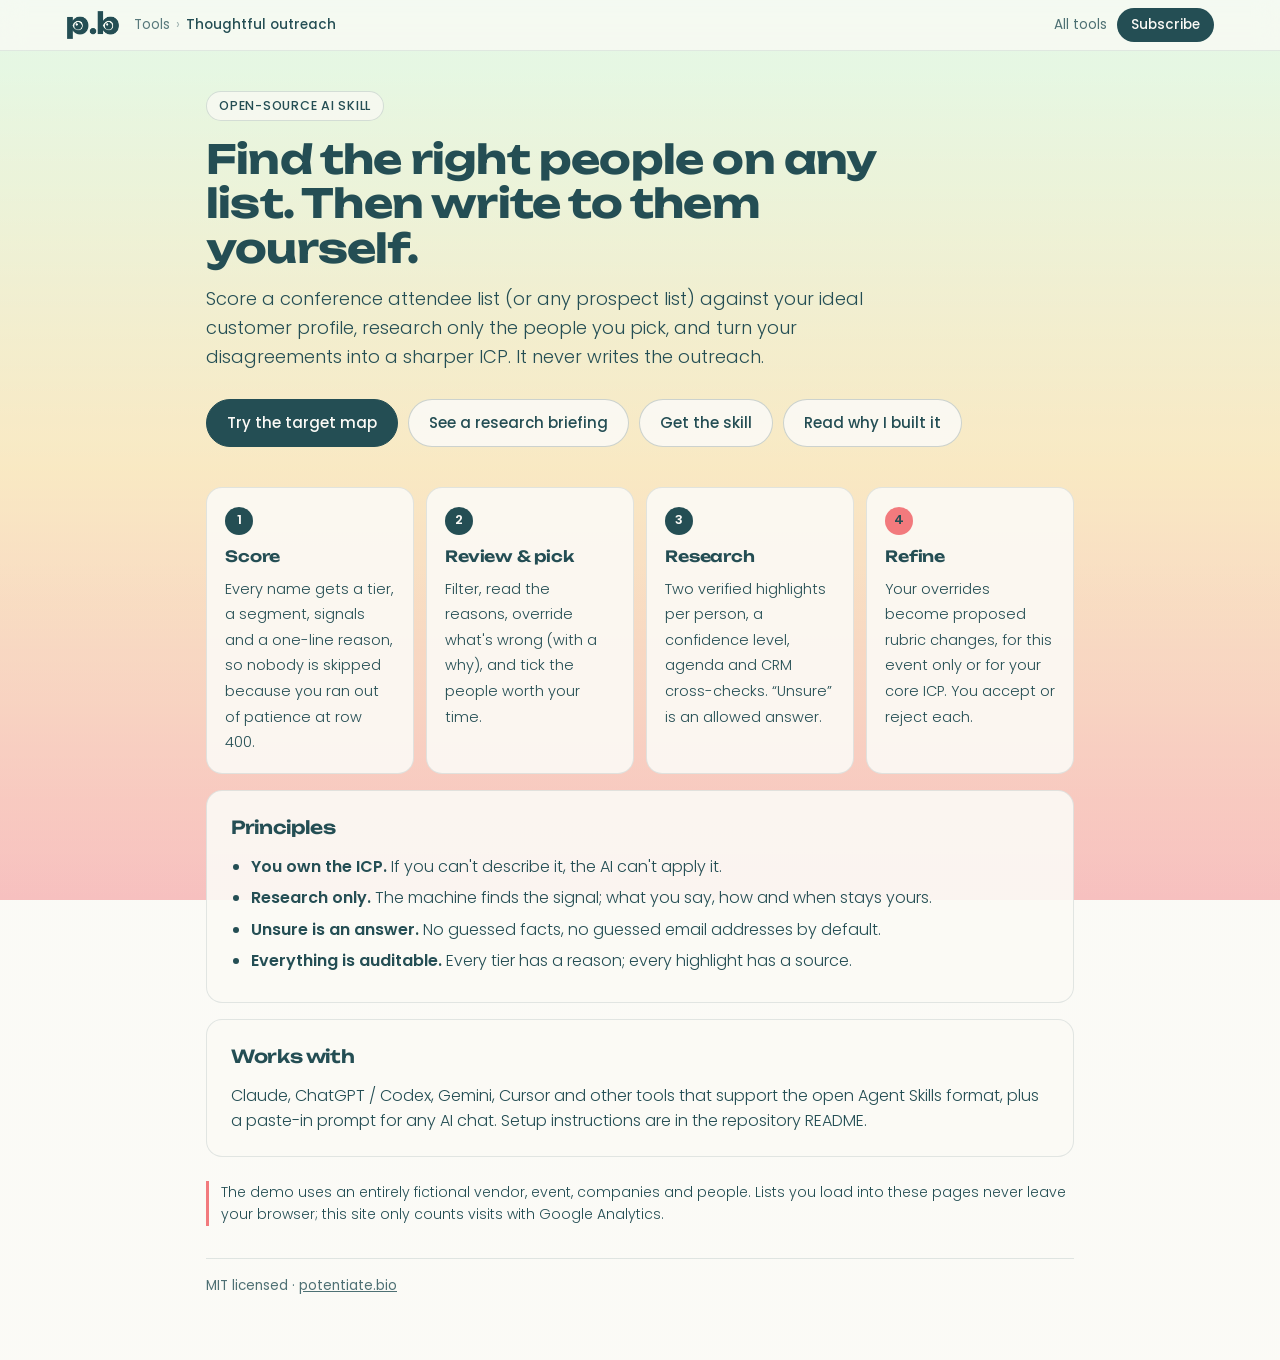
==== commit aba56ece: "Hosted pages: Unbounded for headings, Poppins for body Co-Authored-By: Claude Opus 5.5 <noreply@anth" ====
--- a/docs/index.html
+++ b/docs/index.html
@@ -17,7 +17,7 @@
 *{box-sizing:border-box}body{margin:0;line-height:1.6;font-size:16px}
 .w{max-width:900px;margin:0 auto;padding:40px 16px 64px}
 .eyebrow{display:inline-block;font-size:12.5px;font-weight:500;letter-spacing:.06em;text-transform:uppercase;background:rgba(251,250,246,.7);border:1px solid rgba(36,78,84,.16);border-radius:999px;padding:4px 12px;margin-bottom:16px}
-h1{font-size:clamp(30px,5.2vw,46px);line-height:1.08;letter-spacing:-.03em;font-weight:600;margin:0 0 14px;max-width:760px}
+h1{font-size:clamp(28px,4.4vw,40px);line-height:1.12;letter-spacing:-.03em;font-weight:700;margin:0 0 14px;max-width:760px}
 .lede{font-size:18px;font-weight:300;max-width:660px;margin:0 0 28px}
 .cta{display:flex;gap:10px;flex-wrap:wrap;margin-bottom:40px}
 .cta a{text-decoration:none;border:1px solid rgba(36,78,84,.22);background:rgba(251,250,246,.88);color:#244E54;padding:11px 20px;border-radius:999px;font-weight:500;font-size:15px}
@@ -28,9 +28,9 @@
 .steps li{background:rgba(251,250,246,.9);border:1px solid rgba(36,78,84,.12);border-radius:16px;padding:18px;counter-increment:s}
 .steps li::before{content:counter(s);display:inline-grid;place-items:center;width:28px;height:28px;border-radius:50%;background:#244E54;color:#FBFAF6;font-size:13px;font-weight:600;margin-bottom:10px}
 .steps li.r::before{background:#F27A7D;color:#244E54}
-.steps b{display:block;margin-bottom:4px;font-weight:600}.steps span{font-size:14.5px;font-weight:300}
+.steps b{display:block;margin-bottom:6px;font-family:"Unbounded","Poppins",sans-serif;font-weight:600;font-size:15.5px;letter-spacing:-.01em}.steps span{font-size:14.5px;font-weight:300}
 .panel{background:rgba(251,250,246,.9);border:1px solid rgba(36,78,84,.12);border-radius:16px;padding:22px 24px;margin-bottom:16px}
-h2{font-size:19px;font-weight:600;margin:0 0 10px}
+h2{font-size:18px;font-weight:600;margin:0 0 12px}
 ul.pr{padding-left:20px;margin:0}ul.pr li{margin:6px 0;font-weight:300}ul.pr b{font-weight:600}
 .p2{margin:0;font-weight:300}
 .note{font-size:14px;font-weight:300;margin:24px 0 32px;padding-left:12px;border-left:3px solid #F27A7D}
@@ -41,7 +41,7 @@
 <link rel="apple-touch-icon" href="assets/pb-icon-180.png">
 <meta property="og:image" content="https://tools.potentiate.bio/thoughtful-outreach/assets/pb-icon-512.png">
 <link rel="preconnect" href="https://fonts.googleapis.com"><link rel="preconnect" href="https://fonts.gstatic.com" crossorigin>
-<link href="https://fonts.googleapis.com/css2?family=Poppins:wght@300;400;500;600&display=swap" rel="stylesheet">
+<link href="https://fonts.googleapis.com/css2?family=Poppins:wght@300;400;500;600&family=Unbounded:wght@600;700;800&display=swap" rel="stylesheet">
 <style>
 /* potentiate.bio look for the hosted demo pages only (tools.potentiate.bio).
    Mint → butter → coral soft wash, deep-teal ink, warm-white surfaces, Poppins. */
@@ -63,7 +63,6 @@
   min-height:100vh;
 }
 button,input,select,textarea{font-family:inherit}
-h1,h2,h3{letter-spacing:-.01em}
 #bTheme{display:none !important}                 /* the brand is a light look */
 .bar{background:rgba(251,250,246,.78) !important;backdrop-filter:blur(10px);-webkit-backdrop-filter:blur(10px);border-bottom-color:var(--line) !important}
 .btn.primary,.chip[aria-pressed="true"]:not([class*=" t"]){background:var(--pb-ink) !important;border-color:var(--pb-ink) !important;color:var(--pb-white) !important}
@@ -95,6 +94,10 @@
 .bar{top:47px !important}                         /* sit below the sticky site header */
 @media (max-width:640px){.pb-head{position:static}}
 .toast{color:var(--pb-white) !important;background:var(--pb-ink) !important}
+
+/* Headings: Unbounded (brand display face); body, labels and buttons stay Poppins */
+h1,h2,h3{font-family:"Unbounded","Poppins",-apple-system,BlinkMacSystemFont,"Segoe UI",Roboto,Arial,sans-serif !important;letter-spacing:-.02em;font-weight:700}
+h2,h3{font-weight:600}
 </style>
 </head>
 <body>
